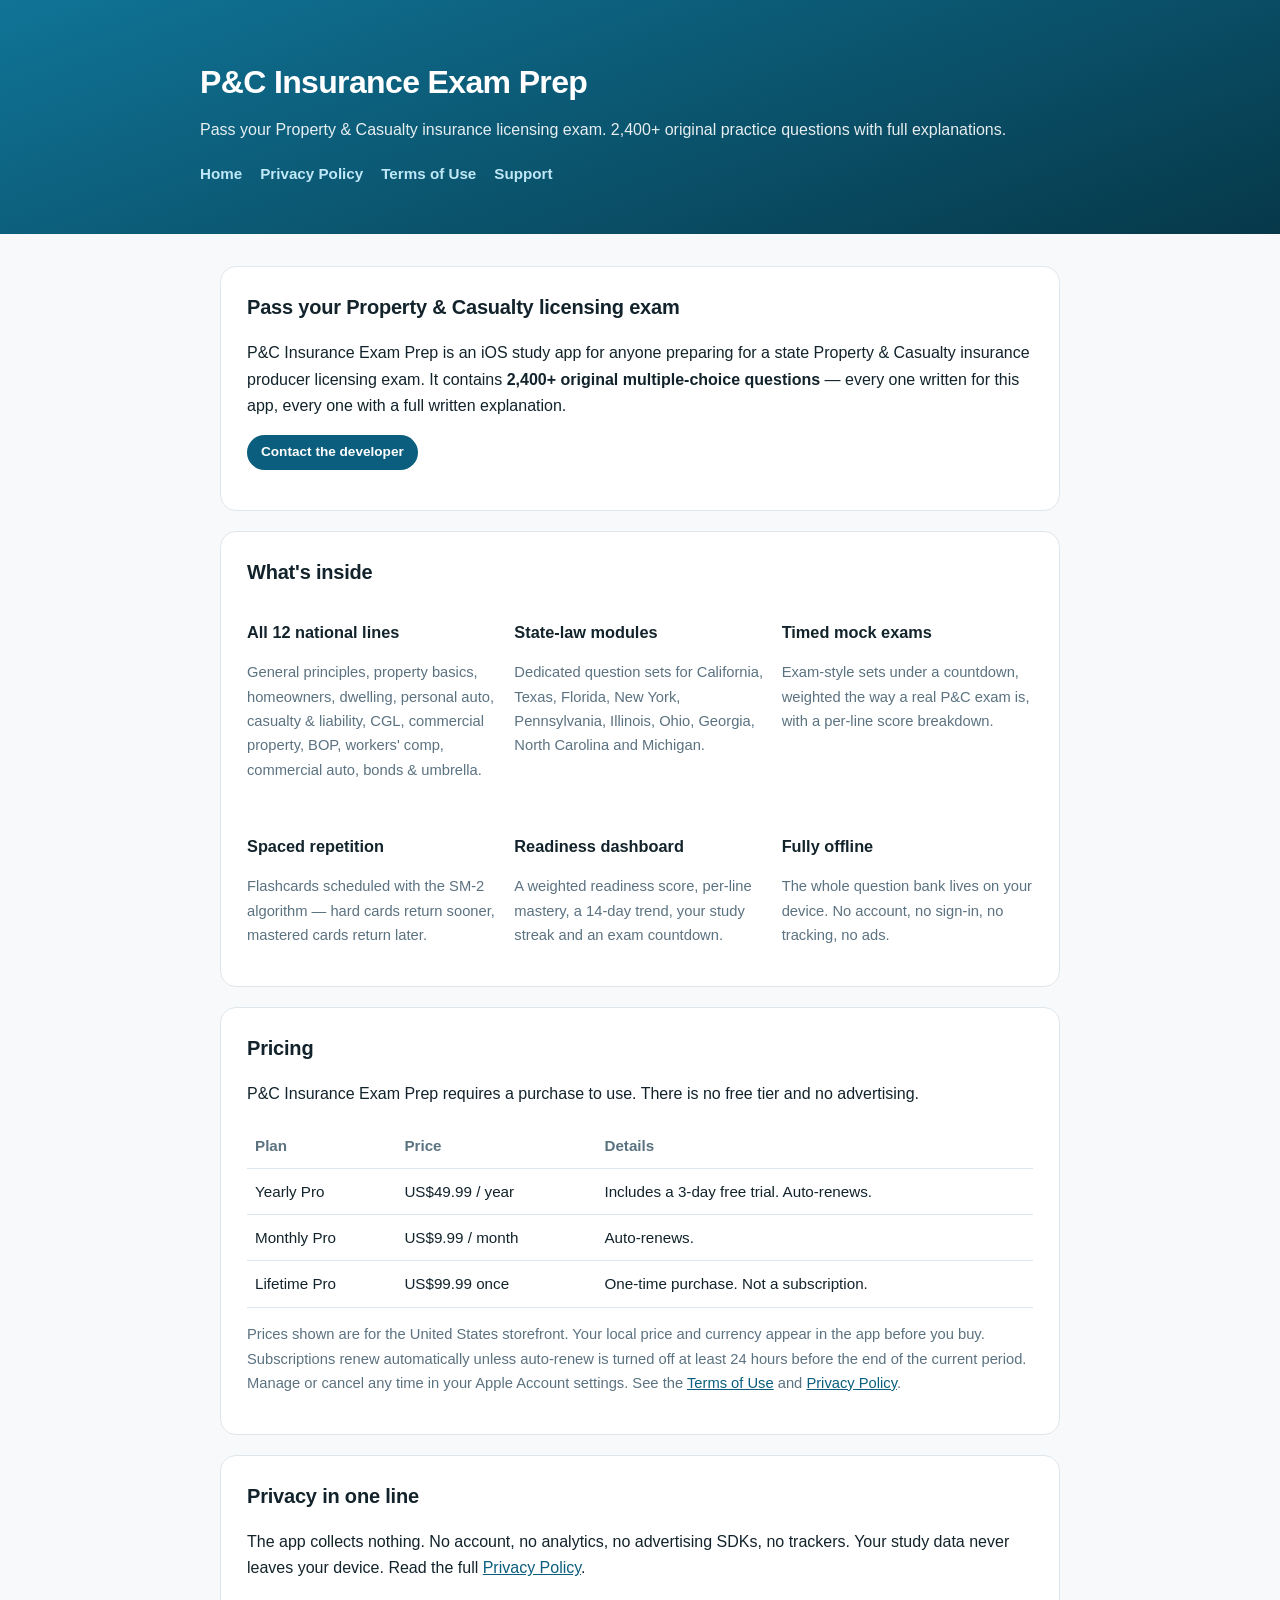
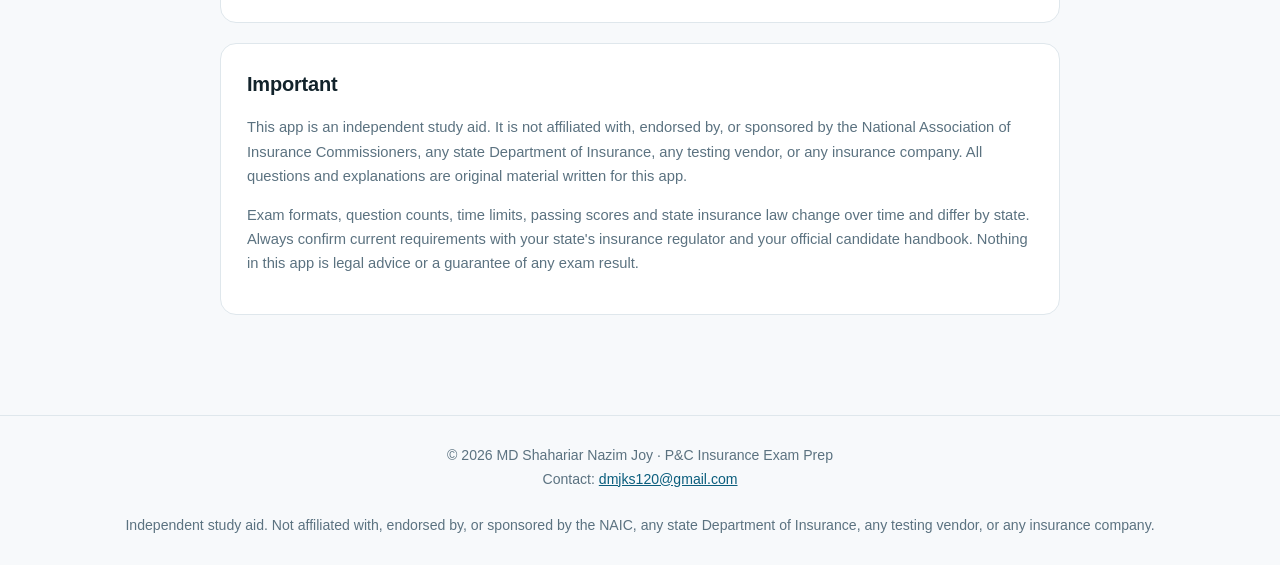
==== index.html @ 4454f0e2 "Add P&C Insurance Exam Prep site: privacy policy, terms of use, support, marketing" ====
<!doctype html>
<html lang="en">
<head>
<meta charset="utf-8">
<meta name="viewport" content="width=device-width,initial-scale=1">
<title>P&amp;C Insurance Exam Prep · P&amp;C Insurance Exam Prep</title>
<meta name="description" content="Pass your Property &amp; Casualty insurance licensing exam. 2,400+ original practice questions with full explanations.">
<link rel="stylesheet" href="style.css">
</head>
<body>
<header><div class="wrap">
<h1>P&amp;C Insurance Exam Prep</h1>
<p>Pass your Property &amp; Casualty insurance licensing exam. 2,400+ original practice questions with full explanations.</p>
<nav>
<a href="index.html">Home</a>
<a href="privacy.html">Privacy Policy</a>
<a href="terms.html">Terms of Use</a>
<a href="support.html">Support</a>
</nav>
</div></header>
<main>
<div class="card">
<h2>Pass your Property &amp; Casualty licensing exam</h2>
<p>P&amp;C Insurance Exam Prep is an iOS study app for anyone preparing for a state Property &amp; Casualty insurance producer licensing exam. It contains <strong>2,400+ original multiple-choice questions</strong> — every one written for this app, every one with a full written explanation.</p>
<p><a class="pill" href="mailto:dmjks120@gmail.com">Contact the developer</a></p>
</div>

<div class="card">
<h2>What's inside</h2>
<div class="features">
<div><h3>All 12 national lines</h3><p class="muted">General principles, property basics, homeowners, dwelling, personal auto, casualty &amp; liability, CGL, commercial property, BOP, workers' comp, commercial auto, bonds &amp; umbrella.</p></div>
<div><h3>State-law modules</h3><p class="muted">Dedicated question sets for California, Texas, Florida, New York, Pennsylvania, Illinois, Ohio, Georgia, North Carolina and Michigan.</p></div>
<div><h3>Timed mock exams</h3><p class="muted">Exam-style sets under a countdown, weighted the way a real P&amp;C exam is, with a per-line score breakdown.</p></div>
<div><h3>Spaced repetition</h3><p class="muted">Flashcards scheduled with the SM-2 algorithm — hard cards return sooner, mastered cards return later.</p></div>
<div><h3>Readiness dashboard</h3><p class="muted">A weighted readiness score, per-line mastery, a 14-day trend, your study streak and an exam countdown.</p></div>
<div><h3>Fully offline</h3><p class="muted">The whole question bank lives on your device. No account, no sign-in, no tracking, no ads.</p></div>
</div>
</div>

<div class="card">
<h2>Pricing</h2>
<p>P&amp;C Insurance Exam Prep requires a purchase to use. There is no free tier and no advertising.</p>
<table>
<tr><th>Plan</th><th>Price</th><th>Details</th></tr>
<tr><td>Yearly Pro</td><td>US$49.99 / year</td><td>Includes a 3-day free trial. Auto-renews.</td></tr>
<tr><td>Monthly Pro</td><td>US$9.99 / month</td><td>Auto-renews.</td></tr>
<tr><td>Lifetime Pro</td><td>US$99.99 once</td><td>One-time purchase. Not a subscription.</td></tr>
</table>
<p class="muted">Prices shown are for the United States storefront. Your local price and currency appear in the app before you buy. Subscriptions renew automatically unless auto-renew is turned off at least 24 hours before the end of the current period. Manage or cancel any time in your Apple Account settings. See the <a href="terms.html">Terms of Use</a> and <a href="privacy.html">Privacy Policy</a>.</p>
</div>

<div class="card">
<h2>Privacy in one line</h2>
<p>The app collects nothing. No account, no analytics, no advertising SDKs, no trackers. Your study data never leaves your device. Read the full <a href="privacy.html">Privacy Policy</a>.</p>
</div>

<div class="card">
<h2>Important</h2>
<p class="muted">This app is an independent study aid. It is not affiliated with, endorsed by, or sponsored by the National Association of Insurance Commissioners, any state Department of Insurance, any testing vendor, or any insurance company. All questions and explanations are original material written for this app.</p>
<p class="muted">Exam formats, question counts, time limits, passing scores and state insurance law change over time and differ by state. Always confirm current requirements with your state's insurance regulator and your official candidate handbook. Nothing in this app is legal advice or a guarantee of any exam result.</p>
</div>
</main>
<footer>
© 2026 MD Shahariar Nazim Joy · P&amp;C Insurance Exam Prep<br>
Contact: <a href="mailto:dmjks120@gmail.com">dmjks120@gmail.com</a><br><br>
Independent study aid. Not affiliated with, endorsed by, or sponsored by the NAIC, any state Department of Insurance, any testing vendor, or any insurance company.
</footer>
</body>
</html>
---- style.css ----
:root{--bg:#f7f9fb;--card:#fff;--ink:#12232b;--muted:#5b7280;--accent:#0b5e7d;--line:#dfe7ec}
@media(prefers-color-scheme:dark){:root{--bg:#0e1418;--card:#161f25;--ink:#eaf2f6;--muted:#9fb3bf;--accent:#5ac8e8;--line:#26343d}}
*{box-sizing:border-box}
body{margin:0;background:var(--bg);color:var(--ink);font:16px/1.65 -apple-system,BlinkMacSystemFont,"Segoe UI",Roboto,Helvetica,Arial,sans-serif}
header{background:linear-gradient(160deg,#10749 7,#063849);background:linear-gradient(160deg,#107497,#063849);color:#fff;padding:56px 20px 48px}
header .wrap{max-width:880px;margin:0 auto}
header h1{margin:0 0 8px;font-size:2rem;letter-spacing:-.02em}
header p{margin:0;opacity:.9}
header a{color:#bfe8f7}
main{max-width:880px;margin:0 auto;padding:32px 20px 80px}
.card{background:var(--card);border:1px solid var(--line);border-radius:16px;padding:24px 26px;margin:0 0 20px}
h2{font-size:1.25rem;margin:28px 0 10px;letter-spacing:-.01em}
h2:first-child{margin-top:0}
h3{font-size:1.02rem;margin:20px 0 6px}
a{color:var(--accent)}
ul{padding-left:20px}
li{margin:6px 0}
.muted{color:var(--muted);font-size:.92rem}
nav{display:flex;gap:18px;flex-wrap:wrap;margin-top:18px}
nav a{color:#bfe8f7;text-decoration:none;font-weight:600;font-size:.95rem}
nav a:hover{text-decoration:underline}
footer{border-top:1px solid var(--line);padding:28px 20px;text-align:center;color:var(--muted);font-size:.88rem}
table{width:100%;border-collapse:collapse;margin:12px 0}
th,td{text-align:left;padding:10px 8px;border-bottom:1px solid var(--line);font-size:.95rem}
th{color:var(--muted);font-weight:600}
.pill{display:inline-block;background:var(--accent);color:#fff;padding:6px 14px;border-radius:999px;font-size:.85rem;font-weight:600;text-decoration:none}
@media(prefers-color-scheme:dark){.pill{color:#06222c}}
.features{display:grid;grid-template-columns:repeat(auto-fit,minmax(230px,1fr));gap:16px;margin-top:8px}
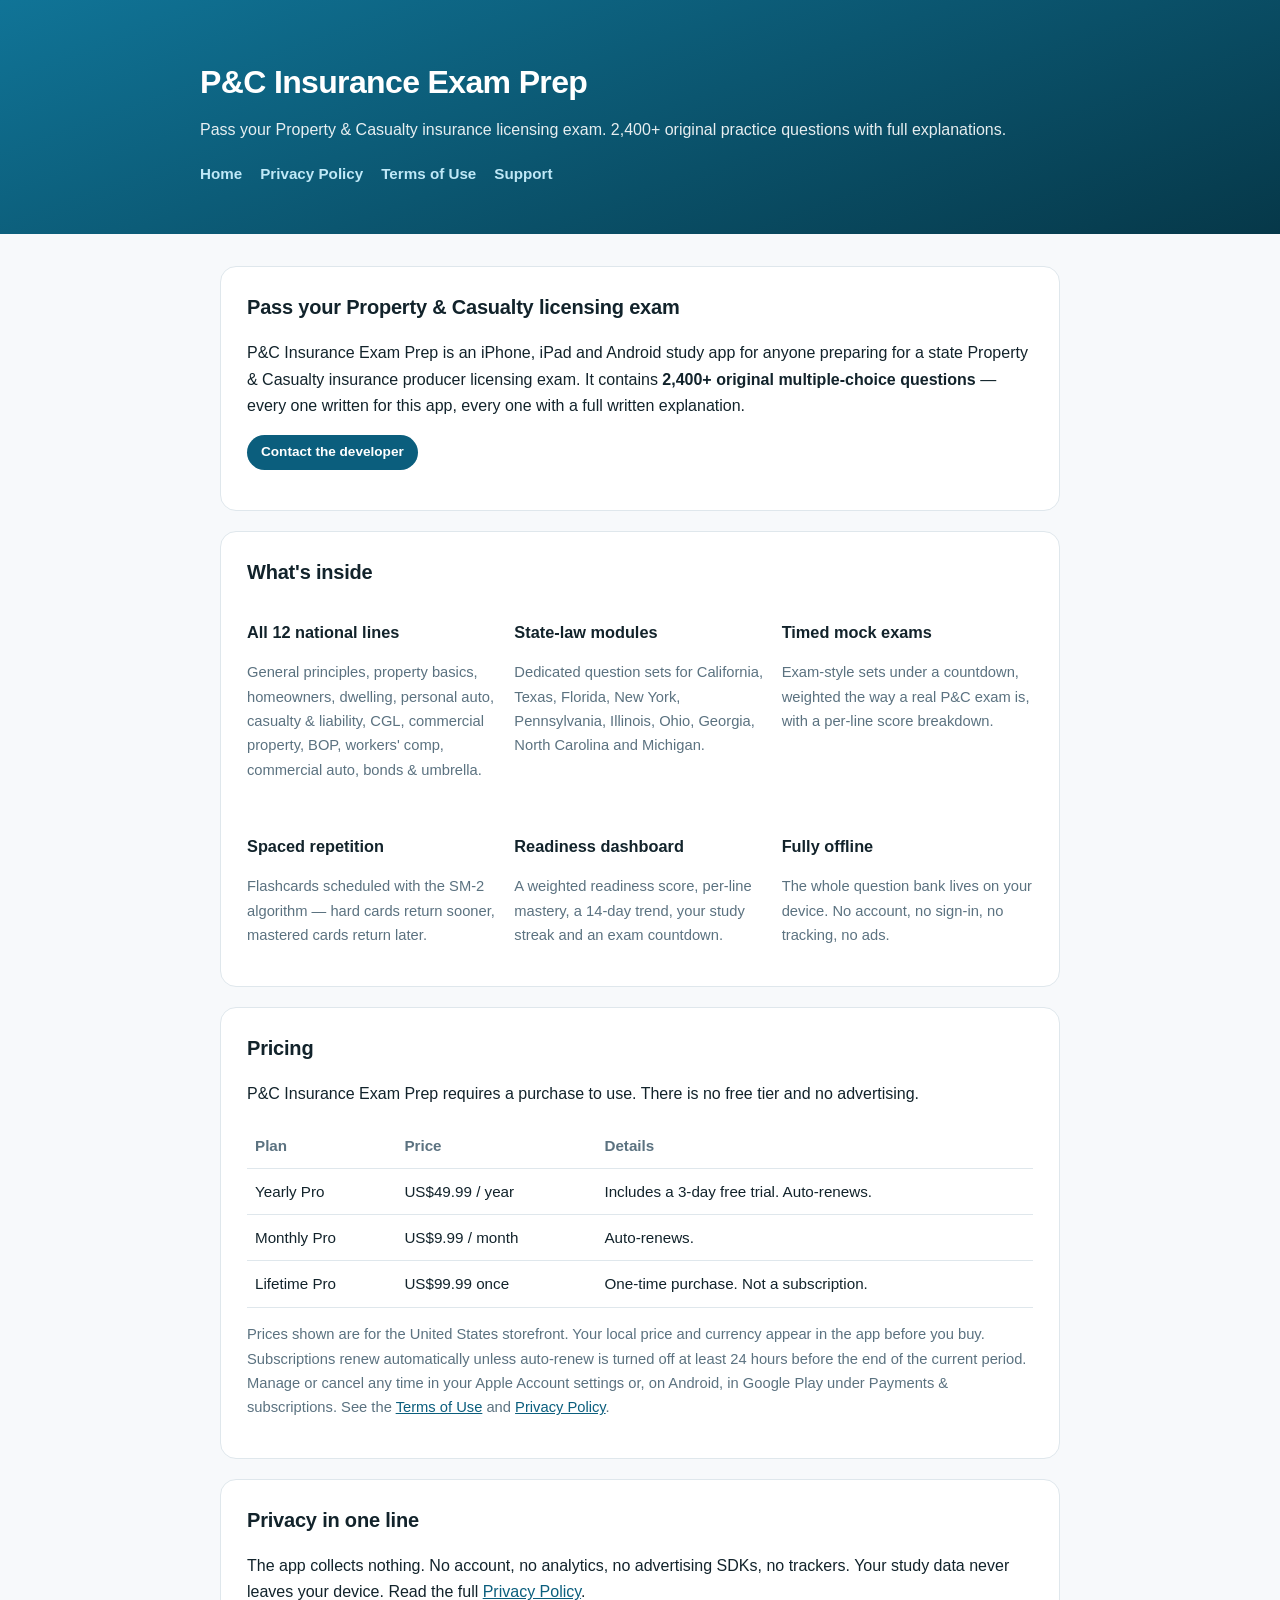
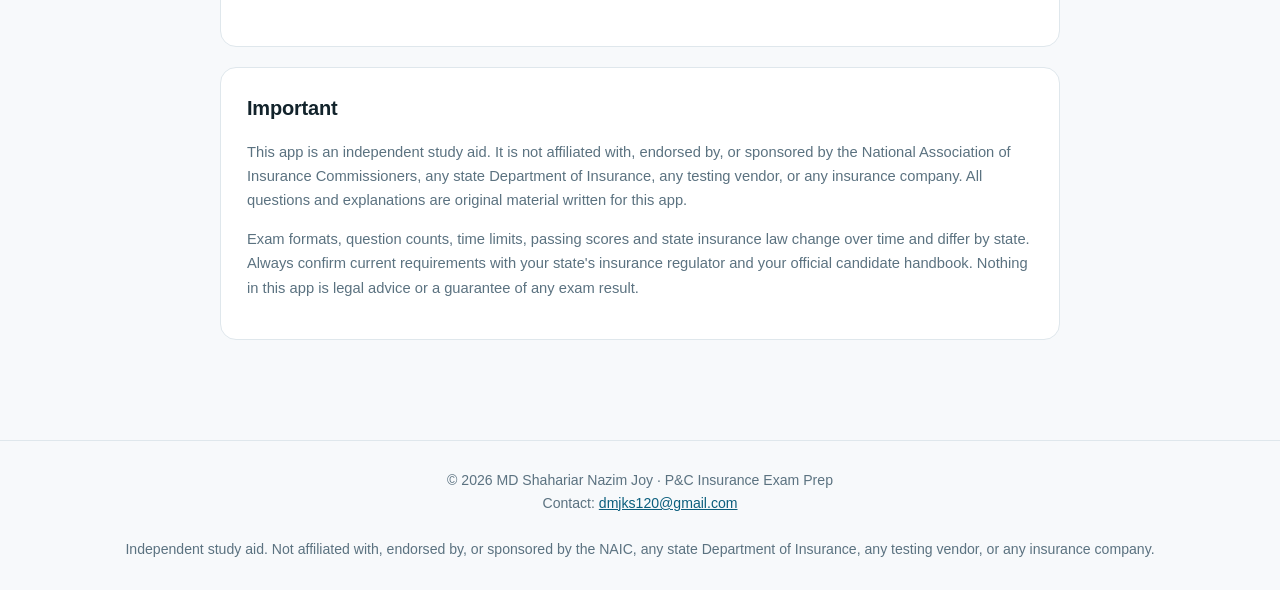
==== commit 2810aed4: "Add Android (Google Play) wording to legal and support pages Co-Authored-By: Claude Opus 5.5 <norepl" ====
--- a/index.html
+++ b/index.html
@@ -21,7 +21,7 @@
 <main>
 <div class="card">
 <h2>Pass your Property &amp; Casualty licensing exam</h2>
-<p>P&amp;C Insurance Exam Prep is an iOS study app for anyone preparing for a state Property &amp; Casualty insurance producer licensing exam. It contains <strong>2,400+ original multiple-choice questions</strong> — every one written for this app, every one with a full written explanation.</p>
+<p>P&amp;C Insurance Exam Prep is an iPhone, iPad and Android study app for anyone preparing for a state Property &amp; Casualty insurance producer licensing exam. It contains <strong>2,400+ original multiple-choice questions</strong> — every one written for this app, every one with a full written explanation.</p>
 <p><a class="pill" href="mailto:dmjks120@gmail.com">Contact the developer</a></p>
 </div>
 
@@ -46,7 +46,7 @@
 <tr><td>Monthly Pro</td><td>US$9.99 / month</td><td>Auto-renews.</td></tr>
 <tr><td>Lifetime Pro</td><td>US$99.99 once</td><td>One-time purchase. Not a subscription.</td></tr>
 </table>
-<p class="muted">Prices shown are for the United States storefront. Your local price and currency appear in the app before you buy. Subscriptions renew automatically unless auto-renew is turned off at least 24 hours before the end of the current period. Manage or cancel any time in your Apple Account settings. See the <a href="terms.html">Terms of Use</a> and <a href="privacy.html">Privacy Policy</a>.</p>
+<p class="muted">Prices shown are for the United States storefront. Your local price and currency appear in the app before you buy. Subscriptions renew automatically unless auto-renew is turned off at least 24 hours before the end of the current period. Manage or cancel any time in your Apple Account settings or, on Android, in Google Play under Payments &amp; subscriptions. See the <a href="terms.html">Terms of Use</a> and <a href="privacy.html">Privacy Policy</a>.</p>
 </div>
 
 <div class="card">
